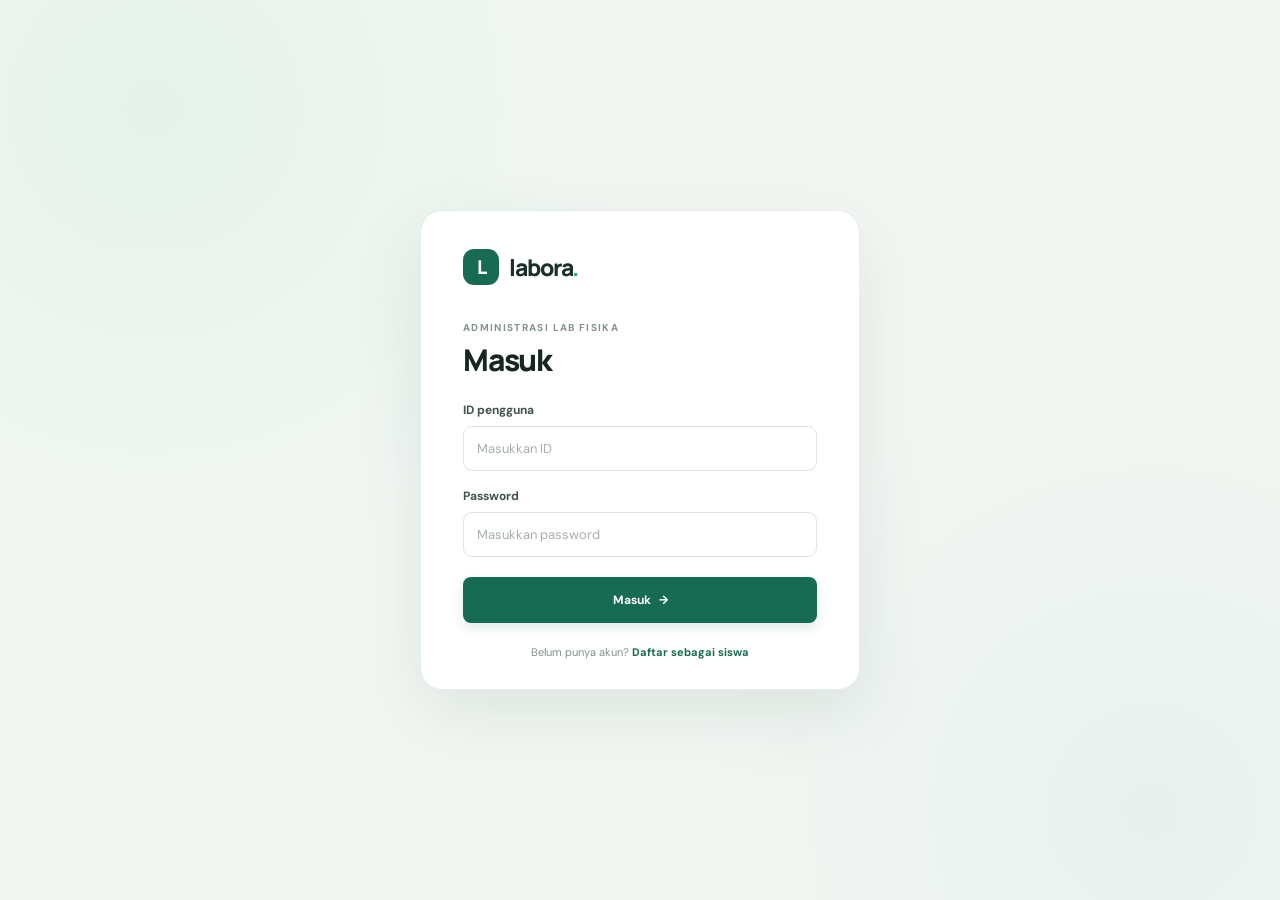
==== laboran.html @ eced9651 "Add files via upload" ====
<!doctype html>
<html lang="id">
<head>
  <meta charset="UTF-8">
  <meta name="viewport" content="width=device-width, initial-scale=1">
  <meta name="theme-color" content="#f3f7f4">
  <meta name="description" content="Dashboard Labora untuk guru dan laboran.">
  <title>Labora — Dashboard Guru / Laboran</title>
  <link rel="preconnect" href="https://fonts.googleapis.com">
  <link rel="preconnect" href="https://fonts.gstatic.com" crossorigin>
  <link href="https://fonts.googleapis.com/css2?family=DM+Sans:wght@400;500;600;700&family=Manrope:wght@500;600;700;800&display=swap" rel="stylesheet">
  <link rel="stylesheet" href="css/style.css?v=20261103d">
  <script src="js/diagnostic.js?v=20261103d" defer></script>
  <script src="js/config.js?v=20261103d" defer></script>
  <script src="js/storage.js?v=20261103d" defer></script>
  <script src="js/script.js?v=20261103d" defer></script>
</head>
<body data-role="laboran">
  <div id="app-view" class="app-shell">
    <aside class="sidebar">
      <a class="brand sidebar-brand" href="laboran.html" aria-label="Labora">
        <span class="brand-mark" aria-hidden="true">L</span>
        <span>labora<span class="brand-dot">.</span></span>
      </a>
      <div class="side-label">MENU</div>
      <nav id="sidebar-nav" class="side-nav" aria-label="Navigasi utama"></nav>
      <div class="sidebar-account">
        <div id="sidebar-avatar" class="avatar" aria-hidden="true">L</div>
        <div class="sidebar-account-copy">
          <strong id="sidebar-name">Pengguna</strong>
          <span id="sidebar-role">Guru / Laboran</span>
        </div>
      </div>
    </aside>
    <section class="main-area">
      <header class="topbar">
        <div class="breadcrumb"><a href="laboran.html">Labora</a><span aria-hidden="true">/</span><strong id="breadcrumb-current">Dashboard</strong></div>
        <div class="topbar-meta"><span id="sync-indicator" class="sync-indicator">Menyiapkan sesi…</span><span class="online-dot" aria-hidden="true"></span><span id="topbar-role">Guru / Laboran</span><a id="logout-button" class="logout-button" href="index.html?logout=1" aria-label="Keluar dari akun">Keluar <span aria-hidden="true">↗</span></a></div>
      </header>
      <main id="page-content" class="page-content" tabindex="-1"><p class="loading-state">Memuat dashboard laboran… Jika tetap tampil, periksa file di folder js.</p></main>
    </section>
  </div>
  <div id="toast" class="toast" role="status" aria-live="polite"></div>
</body>
</html>
---- css/style.css ----
:root {
  color-scheme: light;
  --ink: #172720;
  --muted: #75847d;
  --line: #e4ebe6;
  --surface: #ffffff;
  --canvas: #f4f7f5;
  --green: #176b53;
  --green-dark: #105540;
  --green-soft: #eaf4ee;
  --blue: #5086b2;
  --amber: #c28a37;
  --red: #c45b55;
  --shadow: 0 12px 36px rgba(30, 57, 44, .055);
  font-family: "DM Sans", Inter, -apple-system, BlinkMacSystemFont, "Segoe UI", sans-serif;
  color: var(--ink);
  background: var(--canvas);
  font-synthesis: none;
  text-rendering: optimizeLegibility;
}
* { box-sizing: border-box; }
body { min-width: 320px; min-height: 100vh; margin: 0; background: var(--canvas); }
button, input, select { font: inherit; }
button { cursor: pointer; }
button:disabled { cursor: not-allowed; opacity: .48; transform: none !important; }
a { color: inherit; text-decoration: none; }
[hidden] { display: none !important; }
:focus-visible { outline: 3px solid #75bc98; outline-offset: 2px; }
.brand { display: inline-flex; align-items: center; gap: 10px; font: 800 23px Manrope, sans-serif; letter-spacing: -1.1px; color: #1b3027; }
.brand img { width: 36px; height: 36px; }
.brand-mark { display: grid; width: 36px; height: 36px; flex: 0 0 auto; place-items: center; border-radius: 11px; color: #fff; background: var(--green); font: 800 19px Manrope, sans-serif; letter-spacing: -1px; }
.brand-dot { color: #37a87a; }

.sync-indicator { color: #75847d; font-size: 9px; }
.sync-indicator[data-state="online"] { color: #34845a; }
.sync-indicator[data-state="demo"] { color: #a77525; }
.sync-indicator[data-state="offline"] { color: #bb6257; }
.account-grid { display: grid; grid-template-columns: repeat(2, minmax(0, 1fr)); gap: 15px; }
.account-form { display: grid; grid-template-columns: repeat(2, minmax(0, 1fr)); gap: 13px; align-items: end; }
.account-form .form-actions { grid-column: 1 / -1; justify-content: flex-start; }
.field input[type="file"] { min-height: 40px; padding: 8px; font-size: 10px; }
.field-help { color: #96a39b; font-size: 9px; line-height: 1.45; }
.photo-field { grid-column: span 2; }
.photo-preview { display: block; width: 112px; height: 82px; border: 1px solid var(--line); border-radius: 9px; object-fit: cover; }
.equipment-photo, .photo-placeholder { display: grid; width: 48px; height: 48px; flex: 0 0 auto; place-items: center; border-radius: 10px; object-fit: cover; }
.photo-placeholder { color: var(--green); background: #eaf4ee; font-size: 20px; }
.inventory-thumb { width: 46px; height: 42px; border-radius: 7px; object-fit: cover; }
@media (max-width: 760px) {
  .account-grid { grid-template-columns: 1fr; gap: 0; }
}
@media (max-width: 440px) {
  .account-form { grid-template-columns: 1fr; }
  .account-form .form-actions, .photo-field { grid-column: 1; }
  .topbar-meta { gap: 6px; }
  .sync-indicator { font-size: 8px; }
}
.auth-stage { display: grid; min-height: 100svh; place-items: center; padding: 24px; background: radial-gradient(circle at 12% 12%, #e5f2e9 0, transparent 34%), radial-gradient(circle at 90% 90%, #e8f0ed 0, transparent 32%), #f3f7f4; }
.auth-card { width: min(100%, 440px); padding: 38px 42px 30px; border: 1px solid #e7ede9; border-radius: 22px; background: #fff; box-shadow: 0 24px 70px rgba(33, 66, 48, .1); }
.auth-brand { margin-bottom: 36px; }
.auth-heading { margin-bottom: 25px; }
.eyebrow { display: block; color: #83918a; font-size: 10px; font-weight: 700; letter-spacing: 1.35px; }
.auth-heading h1 { margin: 9px 0 0; font: 800 30px/1.15 Manrope, sans-serif; letter-spacing: -1.2px; }
.auth-form { display: grid; gap: 17px; }
.field { display: grid; gap: 8px; }
.field label { color: #42534a; font-size: 12px; font-weight: 700; }
.field input, .field select { width: 100%; min-height: 45px; border: 1px solid #dce5df; border-radius: 9px; outline: none; padding: 11px 13px; color: var(--ink); background: #fff; font-size: 13px; transition: border .18s, box-shadow .18s; }
.field input:focus, .field select:focus, .search-box input:focus, .filter-select:focus { border-color: #55a07e; box-shadow: 0 0 0 3px #e3f1e9; }
.field input:disabled { color: #78867f; background: #f5f8f6; }
.field input::placeholder { color: #a5b0aa; }
.button { display: inline-flex; align-items: center; justify-content: center; gap: 8px; min-height: 38px; padding: 10px 14px; border: 0; border-radius: 8px; font-size: 12px; font-weight: 700; transition: transform .16s ease, background .16s ease, box-shadow .16s ease; }
.button:hover { transform: translateY(-1px); }
.button-primary { color: #fff; background: var(--green); box-shadow: 0 5px 12px #176b5323; }
.button-primary:hover { background: var(--green-dark); }
.button-wide { width: 100%; min-height: 46px; margin-top: 3px; }
.button-ghost { color: var(--green); background: #eef5f0; }
.button-ghost:hover { background: #e2eee6; }
.button-success { color: #27774e; background: #e7f4eb; }
.button-success:hover { background: #d9ecdf; }
.button-danger { color: #b44d49; background: #fff0ee; }
.button-danger:hover { background: #ffe4e1; }
.button-sm { min-height: 31px; padding: 7px 10px; font-size: 10px; }
.form-error { margin: -5px 0 0; color: #bd4d49; font-size: 11px; line-height: 1.5; }
.auth-switch { margin: 22px 0 0; color: #819087; text-align: center; font-size: 11px; }
.text-button { border: 0; padding: 0; color: var(--green); background: transparent; font-size: inherit; font-weight: 700; }
.text-button:hover { text-decoration: underline; }
#register-panel .auth-form { gap: 12px; }
#register-panel .auth-brand { margin-bottom: 29px; }

.app-shell { min-height: 100vh; }
.sidebar { position: fixed; z-index: 3; inset: 0 auto 0 0; display: flex; width: 248px; flex-direction: column; padding: 25px 16px 17px; border-right: 1px solid var(--line); background: #fff; }
.sidebar-brand { padding: 0 9px 43px; }
.side-label { padding: 0 12px 12px; color: #9aa69f; font-size: 9px; font-weight: 700; letter-spacing: 1.1px; }
.side-nav { display: grid; gap: 5px; }
.nav-link { display: flex; align-items: center; gap: 11px; min-height: 42px; padding: 10px 12px; border-radius: 9px; color: #718078; font-size: 12px; font-weight: 600; transition: color .15s, background .15s; }
.nav-link:hover { color: var(--green); background: #f6f9f7; }
.nav-link.active { color: var(--green); background: var(--green-soft); }
.nav-icon { display: grid; width: 18px; place-items: center; font-size: 16px; }
.nav-count { display: grid; min-width: 19px; height: 19px; margin-left: auto; place-items: center; border-radius: 12px; color: #986d2c; background: #fff0d9; font-size: 9px; font-weight: 800; }
.sidebar-account { display: flex; align-items: center; gap: 10px; margin-top: auto; padding: 14px 5px 0; border-top: 1px solid var(--line); }
.avatar, .profile-avatar { display: grid; flex: 0 0 auto; place-items: center; border-radius: 50%; color: #176b53; background: #e8f3ed; font-weight: 800; }
.avatar { width: 34px; height: 34px; font-size: 11px; }
.sidebar-account-copy { display: grid; min-width: 0; gap: 3px; }
.sidebar-account-copy strong { overflow: hidden; color: #34443b; font-size: 10px; text-overflow: ellipsis; white-space: nowrap; }
.sidebar-account-copy span { color: #96a29b; font-size: 9px; }
.logout-button { display: inline-flex; min-width: 70px; height: 32px; align-items: center; justify-content: center; gap: 6px; margin-left: 4px; padding: 0 10px; border: 1px solid var(--line); border-radius: 8px; color: #607068; background: #fff; font-size: 10px; font-weight: 700; }
.logout-button:hover { border-color: #d4e3d9; color: var(--green); }
.loading-state { margin: 0; padding: 30px 2px; color: #75847d; font-size: 12px; }
.main-area { min-height: 100vh; margin-left: 248px; }
.topbar { position: sticky; z-index: 2; top: 0; display: flex; height: 64px; align-items: center; justify-content: space-between; padding: 0 36px; border-bottom: 1px solid #e8eeea; background: rgba(255,255,255,.94); backdrop-filter: blur(12px); }
.breadcrumb { display: flex; align-items: center; gap: 11px; color: #a0aaa4; font-size: 11px; }
.breadcrumb strong { color: #44544b; font-weight: 700; }
.topbar-meta { display: flex; align-items: center; gap: 8px; color: #617068; font-size: 11px; font-weight: 600; }
.online-dot { width: 7px; height: 7px; border-radius: 50%; background: #56b181; box-shadow: 0 0 0 3px #e8f5ed; }
.page-content { width: min(100%, 1380px); margin: 0 auto; padding: 33px 36px 62px; }
.page-heading { display: flex; align-items: flex-end; justify-content: space-between; gap: 18px; margin-bottom: 24px; }
.page-heading h1 { margin: 6px 0 6px; font: 800 26px/1.2 Manrope, sans-serif; letter-spacing: -.9px; }
.page-heading p { margin: 0; color: var(--muted); font-size: 12px; line-height: 1.6; }
.date-label { padding-bottom: 4px; color: #849189; font-size: 10px; white-space: nowrap; }
.stats-grid { display: grid; grid-template-columns: repeat(4, minmax(0, 1fr)); gap: 13px; margin-bottom: 23px; }
.stat-card { min-height: 126px; padding: 16px 17px; border: 1px solid var(--line); border-radius: 12px; background: #fff; box-shadow: var(--shadow); }
.stat-card-top { display: flex; align-items: center; justify-content: space-between; gap: 8px; color: #76847c; font-size: 10px; font-weight: 600; }
.stat-icon { display: grid; width: 29px; height: 29px; flex: 0 0 auto; place-items: center; border-radius: 9px; color: #176b53; background: #eaf4ee; font-size: 15px; }
.stat-icon.blue { color: #4f82aa; background: #eaf2f9; }
.stat-icon.amber { color: #ae7a2c; background: #fff3df; }
.stat-icon.violet { color: #7864a8; background: #f0ecf8; }
.stat-value { display: block; margin-top: 12px; color: #1e3027; font: 800 26px Manrope, sans-serif; letter-spacing: -1px; }
.stat-note { display: block; margin-top: 4px; color: #a0aaa4; font-size: 9px; }
.stat-card-action { width: 100%; border: 1px solid var(--line); text-align: left; cursor: pointer; transition: transform .15s, border .15s; }
.stat-card-action:hover { transform: translateY(-2px); border-color: #b8d5c3; }
.stat-action-text { display: block; margin-top: 11px; color: #176b53; font: 700 14px Manrope, sans-serif; }

.panel { overflow: hidden; margin-bottom: 18px; border: 1px solid var(--line); border-radius: 12px; background: #fff; box-shadow: var(--shadow); }
.panel-heading { display: flex; min-height: 63px; align-items: center; justify-content: space-between; gap: 14px; padding: 14px 18px; border-bottom: 1px solid #edf1ee; }
.panel-heading h2 { margin: 0; color: #304239; font: 700 13px Manrope, sans-serif; }
.panel-heading p { margin: 4px 0 0; color: #97a39b; font-size: 10px; }
.panel-body { padding: 18px; }
.table-wrap { overflow-x: auto; }
table { width: 100%; border-collapse: collapse; text-align: left; }
th { padding: 11px 14px; color: #89968e; background: #f8faf8; font-size: 9px; font-weight: 700; letter-spacing: .35px; white-space: nowrap; }
td { padding: 12px 14px; border-top: 1px solid #eff2f0; color: #56645c; font-size: 10px; line-height: 1.55; vertical-align: middle; }
tbody tr:hover { background: #fcfdfc; }
.item-name { color: #33463b; font-weight: 700; }
.item-sub { display: block; margin-top: 3px; color: #98a49d; font-size: 9px; }
.muted { color: #9aa59f; }
.action-group { display: flex; align-items: center; gap: 5px; white-space: nowrap; }
.badge { display: inline-flex; align-items: center; padding: 5px 8px; border-radius: 20px; font-size: 9px; font-weight: 700; line-height: 1; white-space: nowrap; }
.badge-pending { color: #a47328; background: #fff2dc; }
.badge-active { color: #397ba8; background: #e8f2fa; }
.badge-rejected { color: #b7504b; background: #fff0ee; }
.badge-returned { color: #368158; background: #e9f5ed; }
.badge-neutral { color: #79867e; background: #f0f3f1; }
.table-empty { padding: 34px 16px !important; color: #516259; text-align: center; }
.table-empty strong, .table-empty span { display: block; }
.table-empty strong { font-size: 11px; }
.table-empty span { margin-top: 4px; color: #9ba69f; font-size: 10px; }
.search-box { position: relative; display: flex; width: min(230px, 42vw); align-items: center; }
.search-box > span { position: absolute; left: 10px; color: #9ba7a0; font-size: 14px; }
.search-box input { width: 100%; min-height: 34px; padding: 8px 10px 8px 29px; border: 1px solid #e0e7e2; border-radius: 8px; outline: none; color: var(--ink); font-size: 10px; }
.filter-select { min-height: 34px; padding: 7px 10px; border: 1px solid #e0e7e2; border-radius: 8px; outline: none; color: #607068; background: #fff; font-size: 10px; }

.inventory-form { display: grid; grid-template-columns: 1.35fr 1fr .75fr 1fr; gap: 13px; align-items: end; }
.inventory-form .field input, .inventory-form .field select { min-height: 40px; font-size: 11px; }
.inventory-note { grid-column: span 2; }
.optional { color: #a1aca5; font-size: 9px; font-weight: 500; }
.form-actions { display: flex; align-items: center; gap: 7px; }
.inventory-form .form-actions { grid-column: span 2; justify-content: flex-end; }

.borrow-layout { display: grid; grid-template-columns: minmax(0, 1fr) 270px; align-items: start; gap: 16px; }
.borrow-main { min-width: 0; }
.compact-stats { grid-template-columns: repeat(2, minmax(0, 1fr)); max-width: 490px; }
.compact-stats .stat-card { min-height: 102px; }
.compact-stats .stat-value { margin-top: 8px; font-size: 23px; }
.catalog-grid { display: grid; grid-template-columns: repeat(3, minmax(0, 1fr)); gap: 11px; padding: 15px; }
.equipment-card { min-width: 0; padding: 14px; border: 1px solid #e7ede9; border-radius: 10px; background: #fff; transition: border .18s, transform .18s, box-shadow .18s; }
.equipment-card:hover { transform: translateY(-2px); border-color: #c2daca; box-shadow: 0 8px 20px #1b4d3310; }
.equipment-card.unavailable { background: #fafbfa; }
.equipment-top { display: flex; align-items: flex-start; justify-content: space-between; gap: 5px; }
.equipment-icon { display: grid; width: 34px; height: 34px; place-items: center; border-radius: 10px; color: #176b53; background: #eaf4ee; font-size: 17px; }
.equipment-category { display: block; margin-top: 12px; color: #91a097; font-size: 9px; }
.equipment-card h3 { min-height: 19px; margin: 5px 0 4px; color: #34473c; font: 700 12px Manrope, sans-serif; }
.equipment-card p { overflow: hidden; min-height: 15px; margin: 0; color: #87948c; font-size: 9px; text-overflow: ellipsis; white-space: nowrap; }
.equipment-bottom { display: flex; min-height: 37px; align-items: center; justify-content: space-between; gap: 4px; margin-top: 12px; padding-top: 9px; border-top: 1px solid #edf1ee; }
.stock-copy { color: #87948c; font-size: 9px; line-height: 1.4; }
.unavailable-copy { color: #929c96; font-size: 8px; font-weight: 700; text-align: right; }
.quantity-control { display: flex; align-items: center; gap: 6px; }
.quantity-control button { display: grid; width: 24px; height: 24px; place-items: center; border: 1px solid #dce7e0; border-radius: 7px; color: var(--green); background: #fff; font-size: 14px; }
.quantity-control button:hover:not(:disabled) { border-color: #9cc7ad; background: #f4faf6; }
.quantity-control span { min-width: 13px; color: #33483c; text-align: center; font-size: 10px; font-weight: 700; }
.cart-panel { position: sticky; top: 80px; }
.cart-panel .panel-body { padding: 14px 16px 17px; }
.empty-cart { display: grid; min-height: 100px; place-items: center; align-content: center; color: #a0aca4; text-align: center; }
.empty-cart > span { display: grid; width: 30px; height: 30px; place-items: center; border-radius: 9px; color: #438766; background: #edf5f0; font-size: 18px; }
.empty-cart p { max-width: 170px; margin: 9px 0 0; font-size: 10px; line-height: 1.5; }
.summary-row { display: flex; justify-content: space-between; gap: 10px; padding: 9px 0; border-bottom: 1px solid #eff2f0; color: #7a8880; font-size: 10px; }
.summary-row strong { max-width: 135px; color: #3d5145; text-align: right; font-weight: 700; }
.summary-total { color: #42564a; font-weight: 700; }
.summary-date { font-size: 9px; }
.helper-copy { margin: 12px 0 0; color: #99a49d; font-size: 9px; line-height: 1.55; }
.date-form { display: grid; grid-template-columns: 1fr 1fr auto; gap: 11px; align-items: end; }
.date-form .field input { min-height: 40px; }
.date-form > .button { min-height: 40px; }
.empty-state { grid-column: 1 / -1; padding: 25px; color: #8a978f; text-align: center; font-size: 11px; }

.profile-layout { display: grid; grid-template-columns: 245px minmax(0, 1fr); align-items: start; gap: 16px; }
.profile-card { display: flex; min-height: 220px; flex-direction: column; align-items: center; justify-content: center; padding: 25px; border: 1px solid var(--line); border-radius: 12px; background: #fff; box-shadow: var(--shadow); }
.profile-avatar { width: 65px; height: 65px; margin-bottom: 17px; font: 800 20px Manrope, sans-serif; }
.profile-card .eyebrow { font-size: 9px; }
.profile-card h2 { margin: 7px 0 4px; color: #2d4035; font: 700 15px Manrope, sans-serif; text-align: center; }
.profile-card p { margin: 0; color: #8b9890; font-size: 10px; }
.profile-form { display: grid; max-width: 520px; grid-template-columns: 1fr 1fr; gap: 15px; }
.profile-form .button { grid-column: 1 / -1; justify-self: start; }
.profile-form .field:first-child { grid-column: 1 / -1; }

.toast { position: fixed; z-index: 6; right: 23px; bottom: 22px; max-width: min(380px, calc(100vw - 32px)); padding: 12px 16px; border: 1px solid #285c48; border-radius: 10px; color: #fff; background: #173f32; box-shadow: 0 12px 30px #183f3430; font-size: 11px; opacity: 0; pointer-events: none; transform: translateY(9px); transition: opacity .2s, transform .2s; }
.toast.visible { opacity: 1; transform: translateY(0); }

@media (max-width: 1120px) {
  .sidebar { width: 215px; }
  .main-area { margin-left: 215px; }
  .page-content { padding-right: 25px; padding-left: 25px; }
  .topbar { padding-right: 25px; padding-left: 25px; }
  .stats-grid { gap: 10px; }
  .stat-card { padding: 14px; }
  .borrow-layout { grid-template-columns: minmax(0, 1fr) 245px; gap: 12px; }
  .catalog-grid { grid-template-columns: repeat(2, minmax(0, 1fr)); }
  .inventory-form { grid-template-columns: repeat(2, minmax(0, 1fr)); }
  .inventory-note, .inventory-form .form-actions { grid-column: auto; }
}
@media (max-width: 760px) {
  .auth-card { padding: 31px 26px 26px; }
  .sidebar { position: sticky; inset: 0 0 auto; display: block; width: 100%; padding: 11px 14px 8px; border-right: 0; border-bottom: 1px solid var(--line); }
  .sidebar-brand { padding: 0; font-size: 19px; }
  .sidebar-brand img { width: 30px; height: 30px; }
  .sidebar-brand .brand-mark { width: 30px; height: 30px; font-size: 16px; }
  .side-label, .sidebar-account { display: none; }
  .side-nav { display: flex; overflow-x: auto; gap: 4px; margin-top: 9px; scrollbar-width: thin; }
  .nav-link { min-height: 34px; flex: 0 0 auto; gap: 7px; padding: 7px 10px; font-size: 10px; }
  .nav-icon { font-size: 13px; }
  .nav-count { min-width: 16px; height: 16px; font-size: 8px; }
  .main-area { margin-left: 0; }
  .topbar { height: 51px; padding: 0 16px; }
  .page-content { padding: 23px 15px 42px; }
  .page-heading { align-items: flex-start; margin-bottom: 18px; }
  .page-heading h1 { font-size: 22px; }
  .date-label { display: none; }
  .stats-grid { grid-template-columns: repeat(2, minmax(0, 1fr)); gap: 9px; margin-bottom: 17px; }
  .stat-card { min-height: 110px; padding: 13px; }
  .stat-value { font-size: 23px; }
  .stat-card-top { font-size: 9px; }
  .panel-heading { min-height: 57px; padding: 12px 13px; }
  .panel-heading h2 { font-size: 12px; }
  .panel-body { padding: 14px; }
  .catalog-grid { gap: 8px; padding: 11px; }
  .equipment-card { padding: 11px; }
  .equipment-card h3 { font-size: 11px; }
  .borrow-layout { grid-template-columns: 1fr; }
  .cart-panel { position: static; grid-row: 1; }
  .date-form { grid-template-columns: 1fr 1fr; }
  .date-form > .button { grid-column: 1 / -1; }
  .profile-layout { grid-template-columns: 1fr; }
  .profile-card { min-height: 180px; }
  .inventory-form { gap: 11px; }
  .search-box { width: min(175px, 42vw); }
  th { padding-right: 11px; padding-left: 11px; }
  td { padding: 10px 11px; }
}
@media (max-width: 440px) {
  .auth-stage { padding: 15px; }
  .auth-card { padding: 27px 21px 23px; border-radius: 18px; }
  .auth-brand { margin-bottom: 30px; }
  .auth-heading h1 { font-size: 27px; }
  .topbar-meta { font-size: 10px; }
  #topbar-role { display: none; }
  .logout-button { min-width: 58px; height: 29px; padding: 0 7px; font-size: 9px; }
  .breadcrumb { gap: 8px; font-size: 10px; }
  .page-content { padding-right: 12px; padding-left: 12px; }
  .page-heading h1 { font-size: 20px; }
  .page-heading p { max-width: 290px; font-size: 11px; }
  .stats-grid.student-stats { grid-template-columns: 1fr 1fr; }
  .compact-stats { max-width: none; }
  .compact-stats .stat-card { min-height: 94px; }
  .catalog-grid { grid-template-columns: 1fr 1fr; }
  .equipment-top { align-items: center; flex-wrap: wrap; }
  .equipment-top .badge { font-size: 8px; }
  .equipment-bottom { align-items: flex-start; flex-direction: column; }
  .inventory-form, .profile-form { grid-template-columns: 1fr; }
  .inventory-form .field, .inventory-note, .inventory-form .form-actions, .profile-form .field:first-child, .profile-form .button { grid-column: 1; }
  .inventory-form .form-actions { justify-content: flex-start; }
  .panel-heading { align-items: flex-start; }
  .panel-heading > .search-box, .panel-heading > .filter-select { margin-top: 2px; }
  .button-sm { min-height: 29px; padding: 6px 8px; font-size: 9px; }
  .action-group { flex-direction: column; align-items: stretch; }
}
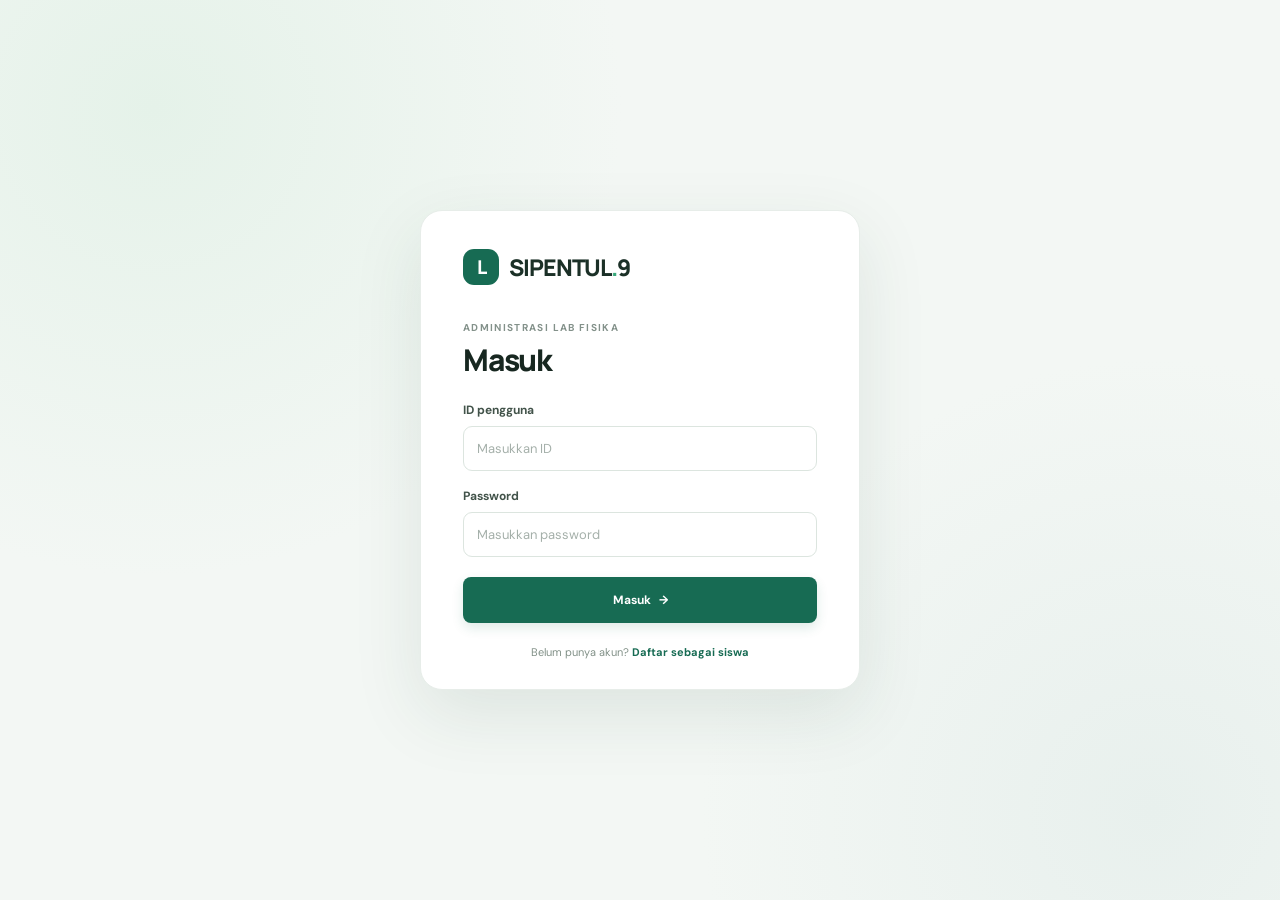
==== commit 73faef28: "Add files via upload" ====
--- a/laboran.html
+++ b/laboran.html
@@ -5,22 +5,23 @@
   <meta name="viewport" content="width=device-width, initial-scale=1">
   <meta name="theme-color" content="#f3f7f4">
   <meta name="description" content="Dashboard Labora untuk guru dan laboran.">
-  <title>Labora — Dashboard Guru / Laboran</title>
+  <title>SIPENTUL.9 — Dashboard Guru / Laboran</title>
   <link rel="preconnect" href="https://fonts.googleapis.com">
   <link rel="preconnect" href="https://fonts.gstatic.com" crossorigin>
   <link href="https://fonts.googleapis.com/css2?family=DM+Sans:wght@400;500;600;700&family=Manrope:wght@500;600;700;800&display=swap" rel="stylesheet">
-  <link rel="stylesheet" href="css/style.css?v=20261103d">
+  <link rel="stylesheet" href="css/style.css?v=20261103h">
   <script src="js/diagnostic.js?v=20261103d" defer></script>
   <script src="js/config.js?v=20261103d" defer></script>
   <script src="js/storage.js?v=20261103d" defer></script>
-  <script src="js/script.js?v=20261103d" defer></script>
+  <script src="js/script.js?v=20261103g" defer></script>
 </head>
 <body data-role="laboran">
   <div id="app-view" class="app-shell">
+    <button id="sidebar-backdrop" class="sidebar-backdrop" type="button" aria-label="Tutup menu" tabindex="-1" hidden></button>
     <aside class="sidebar">
       <a class="brand sidebar-brand" href="laboran.html" aria-label="Labora">
         <span class="brand-mark" aria-hidden="true">L</span>
-        <span>labora<span class="brand-dot">.</span></span>
+        <span>SIPENTUL<span class="brand-dot">.</span>9</span>
       </a>
       <div class="side-label">MENU</div>
       <nav id="sidebar-nav" class="side-nav" aria-label="Navigasi utama"></nav>
@@ -34,10 +35,11 @@
     </aside>
     <section class="main-area">
       <header class="topbar">
-        <div class="breadcrumb"><a href="laboran.html">Labora</a><span aria-hidden="true">/</span><strong id="breadcrumb-current">Dashboard</strong></div>
+        <button id="menu-toggle" class="menu-toggle" type="button" aria-label="Buka menu" aria-controls="sidebar-nav" aria-expanded="false"><span></span><span></span><span></span></button>
+        <div class="breadcrumb"><a href="laboran.html">SIPENTUL.9</a><span aria-hidden="true">/</span><strong id="breadcrumb-current">Dashboard</strong></div>
         <div class="topbar-meta"><span id="sync-indicator" class="sync-indicator">Menyiapkan sesi…</span><span class="online-dot" aria-hidden="true"></span><span id="topbar-role">Guru / Laboran</span><a id="logout-button" class="logout-button" href="index.html?logout=1" aria-label="Keluar dari akun">Keluar <span aria-hidden="true">↗</span></a></div>
       </header>
-      <main id="page-content" class="page-content" tabindex="-1"><p class="loading-state">Memuat dashboard laboran… Jika tetap tampil, periksa file di folder js.</p></main>
+      <main id="page-content" class="page-content" tabindex="-1"><p class="loading-state">Memuat dashboard laboran…</p></main>
     </section>
   </div>
   <div id="toast" class="toast" role="status" aria-live="polite"></div>
--- a/css/style.css
+++ b/css/style.css
@@ -45,7 +45,7 @@
 .equipment-photo, .photo-placeholder { display: grid; width: 48px; height: 48px; flex: 0 0 auto; place-items: center; border-radius: 10px; object-fit: cover; }
 .photo-placeholder { color: var(--green); background: #eaf4ee; font-size: 20px; }
 .inventory-thumb { width: 46px; height: 42px; border-radius: 7px; object-fit: cover; }
-@media (max-width: 760px) {
+@media (max-width: 900px) {
   .account-grid { grid-template-columns: 1fr; gap: 0; }
 }
 @media (max-width: 440px) {
@@ -107,6 +107,8 @@
 .loading-state { margin: 0; padding: 30px 2px; color: #75847d; font-size: 12px; }
 .main-area { min-height: 100vh; margin-left: 248px; }
 .topbar { position: sticky; z-index: 2; top: 0; display: flex; height: 64px; align-items: center; justify-content: space-between; padding: 0 36px; border-bottom: 1px solid #e8eeea; background: rgba(255,255,255,.94); backdrop-filter: blur(12px); }
+.menu-toggle { display: none; }
+.sidebar-backdrop { display: none; }
 .breadcrumb { display: flex; align-items: center; gap: 11px; color: #a0aaa4; font-size: 11px; }
 .breadcrumb strong { color: #44544b; font-weight: 700; }
 .topbar-meta { display: flex; align-items: center; gap: 8px; color: #617068; font-size: 11px; font-weight: 600; }
@@ -226,19 +228,31 @@
   .inventory-form { grid-template-columns: repeat(2, minmax(0, 1fr)); }
   .inventory-note, .inventory-form .form-actions { grid-column: auto; }
 }
-@media (max-width: 760px) {
+@media (max-width: 900px) {
+  html, body { overflow-x: hidden; }
   .auth-card { padding: 31px 26px 26px; }
-  .sidebar { position: sticky; inset: 0 0 auto; display: block; width: 100%; padding: 11px 14px 8px; border-right: 0; border-bottom: 1px solid var(--line); }
-  .sidebar-brand { padding: 0; font-size: 19px; }
+  .sidebar { position: fixed; z-index: 8; inset: 0 auto 0 0; display: flex; width: min(82vw, 300px); height: 100vh; height: 100dvh; flex-direction: column; padding: 22px 16px 16px; border-right: 1px solid var(--line); border-bottom: 0; box-shadow: 16px 0 40px rgba(20, 44, 33, .13); transform: translateX(-105%); transition: transform .22s ease; }
+  .sidebar-brand { padding: 0 7px 34px; font-size: 19px; }
   .sidebar-brand img { width: 30px; height: 30px; }
   .sidebar-brand .brand-mark { width: 30px; height: 30px; font-size: 16px; }
-  .side-label, .sidebar-account { display: none; }
-  .side-nav { display: flex; overflow-x: auto; gap: 4px; margin-top: 9px; scrollbar-width: thin; }
-  .nav-link { min-height: 34px; flex: 0 0 auto; gap: 7px; padding: 7px 10px; font-size: 10px; }
-  .nav-icon { font-size: 13px; }
-  .nav-count { min-width: 16px; height: 16px; font-size: 8px; }
+  .side-label { display: block; padding-bottom: 12px; }
+  .side-nav { display: grid; gap: 5px; margin-top: 0; }
+  .nav-link { min-height: 46px; flex: initial; gap: 11px; padding: 11px 12px; font-size: 12px; }
+  .nav-icon { font-size: 16px; }
+  .nav-count { min-width: 19px; height: 19px; font-size: 9px; }
+  .sidebar-account { display: flex; margin-top: auto; }
+  .sidebar-backdrop:not([hidden]) { position: fixed; z-index: 7; inset: 0; display: block; width: 100%; height: 100%; border: 0; background: rgba(17, 32, 25, .42); }
+  body.sidebar-open { overflow: hidden; }
+  body.sidebar-open .sidebar { transform: translateX(0); }
+  .menu-toggle { display: inline-flex; width: 38px; height: 38px; flex: 0 0 auto; flex-direction: column; align-items: center; justify-content: center; gap: 4px; margin-right: 10px; padding: 0; border: 1px solid var(--line); border-radius: 9px; color: var(--green); background: #fff; }
+  .menu-toggle span { display: block; width: 16px; height: 2px; border-radius: 2px; background: currentColor; transition: transform .2s, opacity .2s; }
+  body.sidebar-open .menu-toggle span:first-child { transform: translateY(6px) rotate(45deg); }
+  body.sidebar-open .menu-toggle span:nth-child(2) { opacity: 0; }
+  body.sidebar-open .menu-toggle span:last-child { transform: translateY(-6px) rotate(-45deg); }
   .main-area { margin-left: 0; }
-  .topbar { height: 51px; padding: 0 16px; }
+  .topbar { height: 58px; justify-content: flex-start; gap: 0; padding: 0 14px; }
+  .breadcrumb { min-width: 0; flex: 1 1 auto; }
+  .topbar-meta { flex: 0 0 auto; }
   .page-content { padding: 23px 15px 42px; }
   .page-heading { align-items: flex-start; margin-bottom: 18px; }
   .page-heading h1 { font-size: 22px; }
@@ -270,6 +284,7 @@
   .auth-brand { margin-bottom: 30px; }
   .auth-heading h1 { font-size: 27px; }
   .topbar-meta { font-size: 10px; }
+  .menu-toggle { width: 36px; height: 36px; margin-right: 8px; }
   #topbar-role { display: none; }
   .logout-button { min-width: 58px; height: 29px; padding: 0 7px; font-size: 9px; }
   .breadcrumb { gap: 8px; font-size: 10px; }
@@ -290,4 +305,217 @@
   .panel-heading > .search-box, .panel-heading > .filter-select { margin-top: 2px; }
   .button-sm { min-height: 29px; padding: 6px 8px; font-size: 9px; }
   .action-group { flex-direction: column; align-items: stretch; }
+}
+
+/* Tablet/iPad in landscape and compact laptop widths. */
+@media (min-width: 901px) and (max-width: 1120px) {
+  .sidebar { width: 205px; }
+  .main-area { margin-left: 205px; }
+  .topbar { padding-right: 22px; padding-left: 22px; }
+  .page-content { padding-right: 22px; padding-left: 22px; }
+  .stats-grid { grid-template-columns: repeat(2, minmax(0, 1fr)); }
+  .borrow-layout { grid-template-columns: minmax(0, 1fr) 230px; }
+  .catalog-grid { grid-template-columns: repeat(2, minmax(0, 1fr)); }
+  .inventory-form { grid-template-columns: repeat(2, minmax(0, 1fr)); }
+  .inventory-note, .inventory-form .form-actions { grid-column: auto; }
+  .profile-layout { grid-template-columns: 210px minmax(0, 1fr); }
+}
+
+/* Phone and narrow tablet layouts. */
+@media (max-width: 600px) {
+  .topbar { padding-right: 10px; padding-left: 10px; }
+  .breadcrumb { min-width: 0; overflow: hidden; gap: 6px; white-space: nowrap; }
+  .breadcrumb strong { overflow: hidden; text-overflow: ellipsis; }
+  .topbar-meta { flex: 0 0 auto; }
+  .page-heading { align-items: stretch; flex-direction: column; gap: 12px; }
+  .page-heading > .button { width: 100%; }
+  .panel-heading { flex-wrap: wrap; }
+  .panel-heading > .search-box, .panel-heading > .filter-select { width: 100%; max-width: none; }
+  .inventory-form, .profile-form { grid-template-columns: minmax(0, 1fr); }
+  .inventory-form .field, .inventory-note, .inventory-form .form-actions,
+  .profile-form .field, .profile-form .button { grid-column: 1; }
+  .inventory-form .form-actions { justify-content: flex-start; flex-wrap: wrap; }
+  .account-form { grid-template-columns: minmax(0, 1fr); }
+  .account-form .form-actions { grid-column: 1; }
+  .date-form { grid-template-columns: minmax(0, 1fr); }
+  .date-form > .button { grid-column: 1; width: 100%; }
+  .borrow-layout { grid-template-columns: minmax(0, 1fr); }
+  .cart-panel { grid-row: auto; }
+  .table-wrap { max-width: 100%; }
+  table { min-width: 680px; }
+  .action-group { flex-wrap: wrap; }
+}
+
+/* Small phones. */
+@media (max-width: 380px) {
+  .auth-card { padding-right: 17px; padding-left: 17px; }
+  .topbar { gap: 8px; }
+  .breadcrumb { font-size: 9px; }
+  .sync-indicator { max-width: 66px; overflow: hidden; text-overflow: ellipsis; white-space: nowrap; }
+  .logout-button { min-width: 54px; margin-left: 0; }
+  .page-content { padding-right: 10px; padding-left: 10px; }
+  .stats-grid, .stats-grid.student-stats { grid-template-columns: minmax(0, 1fr); }
+  .catalog-grid { grid-template-columns: minmax(0, 1fr); }
+  .equipment-bottom { align-items: center; flex-direction: row; }
+}
+
+/* Large desktop displays. */
+@media (min-width: 1440px) {
+  .sidebar { width: 268px; padding-right: 20px; padding-left: 20px; }
+  .main-area { margin-left: 268px; }
+  .topbar { padding-right: clamp(36px, 4vw, 72px); padding-left: clamp(36px, 4vw, 72px); }
+  .page-content { width: min(100%, 1540px); padding-right: clamp(36px, 4vw, 72px); padding-left: clamp(36px, 4vw, 72px); }
+  .catalog-grid { grid-template-columns: repeat(4, minmax(0, 1fr)); }
+  .stats-grid { gap: 16px; }
+}
+
+/* Touch-friendly controls on tablets and phones. */
+@media (hover: none) and (pointer: coarse) {
+  .nav-link { min-height: 42px; }
+  .button, .logout-button, .quantity-control button { min-height: 42px; }
+  .quantity-control button { width: 42px; }
+  .field input, .field select { min-height: 46px; }
+}
+
+/* Short phone screens in landscape orientation. */
+@media (max-height: 600px) and (orientation: landscape) {
+  .auth-stage { align-items: start; padding-top: 14px; padding-bottom: 14px; }
+  .auth-card { margin: 8px 0; }
+  .sidebar { padding-top: 14px; padding-bottom: 12px; }
+  .sidebar-brand { padding-bottom: 22px; }
+  .topbar { height: 54px; }
+  .page-content { padding-top: 20px; }
+}
+
+/* Login and registration layouts across tablets and phones. */
+@media (min-width: 601px) and (max-width: 900px) {
+  .auth-stage { padding: 30px; }
+  .auth-card { width: min(100%, 480px); padding: 36px clamp(28px, 6vw, 46px) 32px; }
+}
+
+@media (max-width: 600px) {
+  .auth-stage {
+    display: flex;
+    min-height: 100vh;
+    min-height: 100svh;
+    align-items: center;
+    justify-content: center;
+    overflow-x: hidden;
+    overflow-y: auto;
+    padding: 20px max(14px, env(safe-area-inset-right)) 20px max(14px, env(safe-area-inset-left));
+  }
+  .auth-card {
+    width: 100%;
+    max-width: 440px;
+    min-width: 0;
+    margin: auto;
+    padding: 28px clamp(20px, 6vw, 30px) 24px;
+    border-radius: 18px;
+  }
+  .auth-brand { margin-bottom: 26px; font-size: 21px; }
+  .auth-brand .brand-mark { width: 34px; height: 34px; }
+  .auth-heading { margin-bottom: 21px; }
+  .auth-heading .eyebrow { font-size: 9px; letter-spacing: 1.1px; }
+  .auth-heading h1 { font-size: 27px; }
+  .auth-form { gap: 14px; }
+  .auth-form .field { min-width: 0; }
+  .auth-form .field input { min-height: 48px; font-size: 16px; }
+  .button-wide { min-height: 48px; }
+  .auth-switch { margin-top: 18px; line-height: 1.6; }
+  #register-panel .auth-form { gap: 12px; }
+  #register-panel .auth-brand { margin-bottom: 23px; }
+}
+
+@media (max-width: 380px) {
+  .auth-stage { padding: 14px 12px; }
+  .auth-card { padding: 23px 18px 21px; border-radius: 16px; }
+  .auth-brand { margin-bottom: 22px; }
+  .auth-heading { margin-bottom: 18px; }
+  .auth-heading h1 { font-size: 25px; }
+  .auth-form { gap: 12px; }
+  .auth-switch { font-size: 10px; }
+}
+
+@media (max-width: 900px) and (max-height: 600px) and (orientation: landscape) {
+  .auth-stage { align-items: flex-start; padding-top: max(10px, env(safe-area-inset-top)); padding-bottom: 10px; }
+  .auth-card { margin: 0 auto; padding-top: 22px; padding-bottom: 20px; }
+  .auth-brand { margin-bottom: 17px; }
+  .auth-heading { margin-bottom: 15px; }
+  .auth-heading h1 { font-size: 24px; }
+  .auth-form, #register-panel .auth-form { gap: 10px; }
+  .auth-form .field input { min-height: 42px; }
+  .auth-switch { margin-top: 13px; }
+}
+
+/* Keep every non-desktop page inside the device width and stack wide tables. */
+@media (max-width: 900px) {
+  html, body {
+    width: 100%;
+    max-width: 100%;
+    overflow-x: hidden;
+    overflow-x: clip;
+    overscroll-behavior-x: none;
+  }
+  #auth-view, .auth-stage, .auth-card, .app-shell, #app-view,
+  .main-area, .topbar, .page-content {
+    width: 100%;
+    max-width: 100%;
+    min-width: 0;
+  }
+  .auth-stage, .app-shell, #app-view, .main-area { overflow-x: clip; }
+  .auth-card { overflow-wrap: anywhere; }
+  .page-content { padding-right: clamp(12px, 4vw, 24px); padding-left: clamp(12px, 4vw, 24px); }
+  .page-heading, .page-heading > div, .stats-grid, .stat-card,
+  .panel, .panel-heading, .panel-heading > div, .panel-body,
+  .borrow-layout, .borrow-main, .cart-panel, .profile-layout,
+  .account-grid, .account-form, .inventory-form, .catalog-grid {
+    min-width: 0;
+    max-width: 100%;
+  }
+  .page-heading p, .panel p, .stat-note { overflow-wrap: anywhere; }
+  .table-wrap { width: 100%; max-width: 100%; overflow: visible; }
+  .table-wrap table { display: block; width: 100%; min-width: 0; table-layout: auto; }
+  .table-wrap thead { display: none; }
+  .table-wrap tbody { display: grid; gap: 10px; }
+  .table-wrap tbody tr {
+    display: grid;
+    min-width: 0;
+    padding: 9px 12px;
+    border: 1px solid #e8eeea;
+    border-radius: 10px;
+    background: #fff;
+  }
+  .table-wrap tbody tr:hover { background: #fff; }
+  .table-wrap tbody td {
+    display: grid;
+    min-width: 0;
+    grid-template-columns: minmax(88px, .65fr) minmax(0, 1.35fr);
+    align-items: start;
+    gap: 10px;
+    padding: 8px 0;
+    border: 0;
+    font-size: 11px;
+    overflow-wrap: anywhere;
+  }
+  .table-wrap tbody td::before {
+    content: attr(data-label);
+    color: #89968e;
+    font-size: 9px;
+    font-weight: 700;
+    letter-spacing: .25px;
+    text-transform: uppercase;
+  }
+  .table-wrap tbody td.table-empty {
+    display: block;
+    padding: 17px 10px !important;
+    text-align: center;
+  }
+  .table-wrap tbody td.table-empty::before { content: none; }
+  .table-wrap .action-group { justify-content: flex-start; }
+}
+
+@media (max-width: 380px) {
+  .page-content { padding-right: 10px; padding-left: 10px; }
+  .table-wrap tbody tr { padding-right: 9px; padding-left: 9px; }
+  .table-wrap tbody td { grid-template-columns: minmax(72px, .7fr) minmax(0, 1.3fr); gap: 7px; }
 }
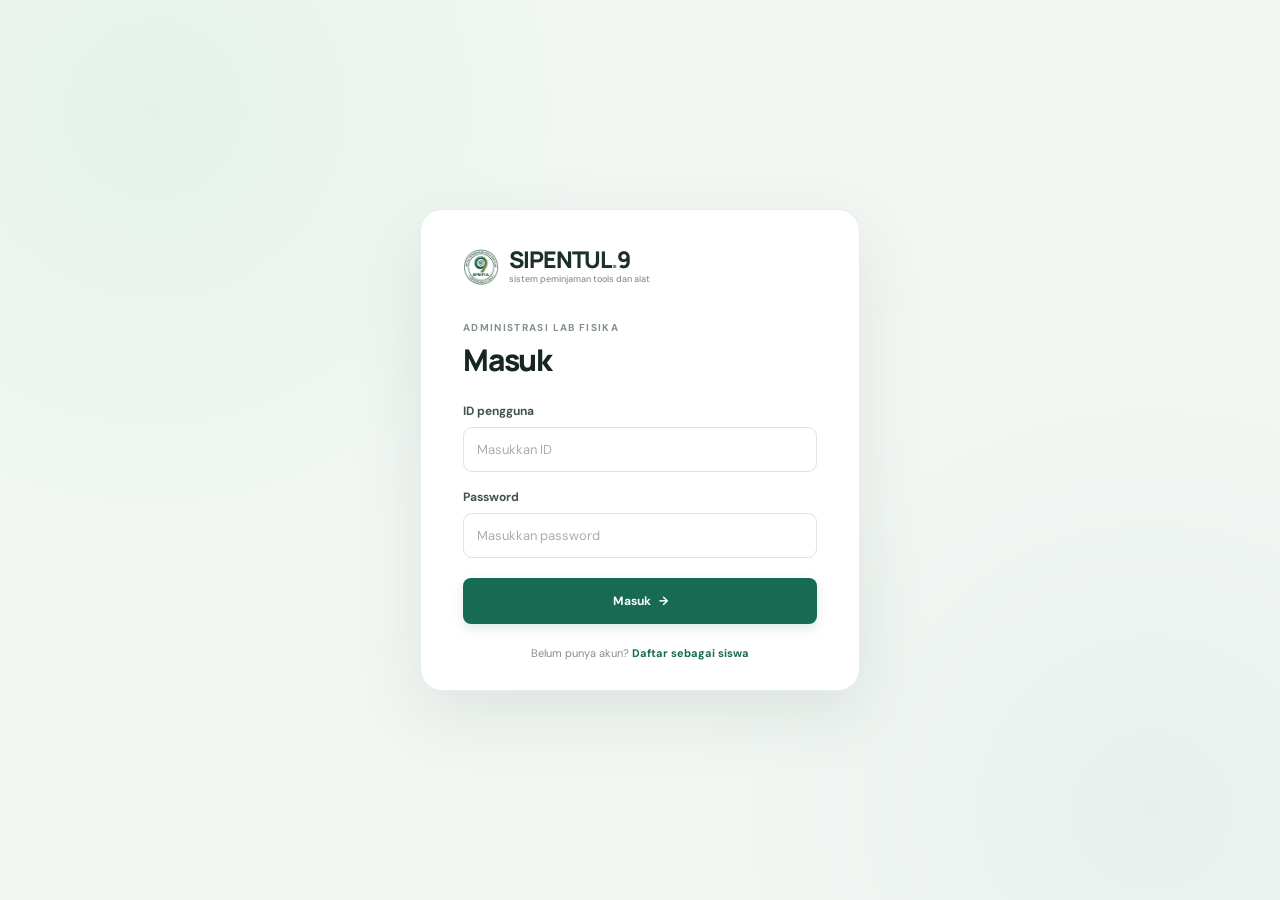
==== commit 990ad8f5: "Add files via upload" ====
--- a/laboran.html
+++ b/laboran.html
@@ -5,43 +5,44 @@
   <meta name="viewport" content="width=device-width, initial-scale=1">
   <meta name="theme-color" content="#f3f7f4">
   <meta name="description" content="Dashboard Labora untuk guru dan laboran.">
-  <title>SIPENTUL.9 — Dashboard Guru / Laboran</title>
+  <title>Labora — Dashboard Guru / Laboran</title>
   <link rel="preconnect" href="https://fonts.googleapis.com">
   <link rel="preconnect" href="https://fonts.gstatic.com" crossorigin>
   <link href="https://fonts.googleapis.com/css2?family=DM+Sans:wght@400;500;600;700&family=Manrope:wght@500;600;700;800&display=swap" rel="stylesheet">
-  <link rel="stylesheet" href="css/style.css?v=20261103h">
+  <link rel="stylesheet" href="css/style.css?v=20261105d">
+  <link rel="icon" href="img/logo-sipentul.png">
   <script src="js/diagnostic.js?v=20261103d" defer></script>
   <script src="js/config.js?v=20261103d" defer></script>
-  <script src="js/storage.js?v=20261103d" defer></script>
-  <script src="js/script.js?v=20261103g" defer></script>
+  <script src="js/storage.js?v=20261105a" defer></script>
+  <script src="js/script.js?v=20261105c" defer></script>
 </head>
 <body data-role="laboran">
   <div id="app-view" class="app-shell">
     <button id="sidebar-backdrop" class="sidebar-backdrop" type="button" aria-label="Tutup menu" tabindex="-1" hidden></button>
     <aside class="sidebar">
       <a class="brand sidebar-brand" href="laboran.html" aria-label="Labora">
-        <span class="brand-mark" aria-hidden="true">L</span>
-        <span>SIPENTUL<span class="brand-dot">.</span>9</span>
+        <img src="img/logo-sipentul.png" alt="logo-sipentul">
+        <span class="brand-copy"><span class="brand-copy-name">SIPENTUL<span class="brand-dot">.</span>9</span><small>sistem peminjaman tools dan alat</small></span>
       </a>
       <div class="side-label">MENU</div>
       <nav id="sidebar-nav" class="side-nav" aria-label="Navigasi utama"></nav>
-      <div class="sidebar-account">
-        <div id="sidebar-avatar" class="avatar" aria-hidden="true">L</div>
-        <div class="sidebar-account-copy">
+      <button id="sidebar-profile-button" class="sidebar-account sidebar-account-button" type="button" data-page="profile" aria-label="Buka profil akun">
+        <span id="sidebar-avatar" class="avatar" aria-hidden="true">L</span>
+        <span class="sidebar-account-copy">
           <strong id="sidebar-name">Pengguna</strong>
           <span id="sidebar-role">Guru / Laboran</span>
-        </div>
-      </div>
+        </span>
+      </button>
     </aside>
     <section class="main-area">
       <header class="topbar">
         <button id="menu-toggle" class="menu-toggle" type="button" aria-label="Buka menu" aria-controls="sidebar-nav" aria-expanded="false"><span></span><span></span><span></span></button>
-        <div class="breadcrumb"><a href="laboran.html">SIPENTUL.9</a><span aria-hidden="true">/</span><strong id="breadcrumb-current">Dashboard</strong></div>
+        <div class="breadcrumb"><a href="laboran.html">Labora</a><span aria-hidden="true">/</span><strong id="breadcrumb-current">Dashboard</strong></div>
         <div class="topbar-meta"><span id="sync-indicator" class="sync-indicator">Menyiapkan sesi…</span><span class="online-dot" aria-hidden="true"></span><span id="topbar-role">Guru / Laboran</span><a id="logout-button" class="logout-button" href="index.html?logout=1" aria-label="Keluar dari akun">Keluar <span aria-hidden="true">↗</span></a></div>
       </header>
-      <main id="page-content" class="page-content" tabindex="-1"><p class="loading-state">Memuat dashboard laboran…</p></main>
+      <main id="page-content" class="page-content" tabindex="-1"><p class="loading-state">Memuat dashboard laboran… Jika tetap tampil, periksa file di folder js.</p></main>
     </section>
   </div>
   <div id="toast" class="toast" role="status" aria-live="polite"></div>
 </body>
-</html>+</html>
--- a/css/style.css
+++ b/css/style.css
@@ -19,6 +19,7 @@
   text-rendering: optimizeLegibility;
 }
 * { box-sizing: border-box; }
+html { scroll-behavior: smooth; }
 body { min-width: 320px; min-height: 100vh; margin: 0; background: var(--canvas); }
 button, input, select { font: inherit; }
 button { cursor: pointer; }
@@ -27,6 +28,9 @@
 [hidden] { display: none !important; }
 :focus-visible { outline: 3px solid #75bc98; outline-offset: 2px; }
 .brand { display: inline-flex; align-items: center; gap: 10px; font: 800 23px Manrope, sans-serif; letter-spacing: -1.1px; color: #1b3027; }
+.brand-copy { display: grid; min-width: 0; gap: 3px; letter-spacing: normal; }
+.brand-copy-name { display: block; font: inherit; line-height: 1; letter-spacing: -1.1px; }
+.brand-copy small { display: block; color: #87948c; font: 500 9px/1.25 "DM Sans", sans-serif; letter-spacing: 0; white-space: nowrap; }
 .brand img { width: 36px; height: 36px; }
 .brand-mark { display: grid; width: 36px; height: 36px; flex: 0 0 auto; place-items: center; border-radius: 11px; color: #fff; background: var(--green); font: 800 19px Manrope, sans-serif; letter-spacing: -1px; }
 .brand-dot { color: #37a87a; }
@@ -56,6 +60,7 @@
 }
 .auth-stage { display: grid; min-height: 100svh; place-items: center; padding: 24px; background: radial-gradient(circle at 12% 12%, #e5f2e9 0, transparent 34%), radial-gradient(circle at 90% 90%, #e8f0ed 0, transparent 32%), #f3f7f4; }
 .auth-card { width: min(100%, 440px); padding: 38px 42px 30px; border: 1px solid #e7ede9; border-radius: 22px; background: #fff; box-shadow: 0 24px 70px rgba(33, 66, 48, .1); }
+.auth-card { animation: card-arrive .32s cubic-bezier(.2, .7, .2, 1) both; }
 .auth-brand { margin-bottom: 36px; }
 .auth-heading { margin-bottom: 25px; }
 .eyebrow { display: block; color: #83918a; font-size: 10px; font-weight: 700; letter-spacing: 1.35px; }
@@ -69,6 +74,7 @@
 .field input::placeholder { color: #a5b0aa; }
 .button { display: inline-flex; align-items: center; justify-content: center; gap: 8px; min-height: 38px; padding: 10px 14px; border: 0; border-radius: 8px; font-size: 12px; font-weight: 700; transition: transform .16s ease, background .16s ease, box-shadow .16s ease; }
 .button:hover { transform: translateY(-1px); }
+.button:active, .logout-button:active, .menu-toggle:active, .nav-link:active { transform: scale(.98); }
 .button-primary { color: #fff; background: var(--green); box-shadow: 0 5px 12px #176b5323; }
 .button-primary:hover { background: var(--green-dark); }
 .button-wide { width: 100%; min-height: 46px; margin-top: 3px; }
@@ -89,6 +95,7 @@
 .app-shell { min-height: 100vh; }
 .sidebar { position: fixed; z-index: 3; inset: 0 auto 0 0; display: flex; width: 248px; flex-direction: column; padding: 25px 16px 17px; border-right: 1px solid var(--line); background: #fff; }
 .sidebar-brand { padding: 0 9px 43px; }
+.sidebar-brand .brand-copy small { font-size: 8px; }
 .side-label { padding: 0 12px 12px; color: #9aa69f; font-size: 9px; font-weight: 700; letter-spacing: 1.1px; }
 .side-nav { display: grid; gap: 5px; }
 .nav-link { display: flex; align-items: center; gap: 11px; min-height: 42px; padding: 10px 12px; border-radius: 9px; color: #718078; font-size: 12px; font-weight: 600; transition: color .15s, background .15s; }
@@ -97,6 +104,9 @@
 .nav-icon { display: grid; width: 18px; place-items: center; font-size: 16px; }
 .nav-count { display: grid; min-width: 19px; height: 19px; margin-left: auto; place-items: center; border-radius: 12px; color: #986d2c; background: #fff0d9; font-size: 9px; font-weight: 800; }
 .sidebar-account { display: flex; align-items: center; gap: 10px; margin-top: auto; padding: 14px 5px 0; border-top: 1px solid var(--line); }
+.sidebar-account-button { width: 100%; border: 0; border-top: 1px solid var(--line); color: inherit; background: transparent; font: inherit; text-align: left; cursor: pointer; }
+.sidebar-account-button:hover, .sidebar-account-button.active { border-radius: 10px; background: #f4f8f5; }
+.sidebar-account-button:focus-visible { outline-offset: 4px; }
 .avatar, .profile-avatar { display: grid; flex: 0 0 auto; place-items: center; border-radius: 50%; color: #176b53; background: #e8f3ed; font-weight: 800; }
 .avatar { width: 34px; height: 34px; font-size: 11px; }
 .sidebar-account-copy { display: grid; min-width: 0; gap: 3px; }
@@ -216,6 +226,15 @@
 .toast { position: fixed; z-index: 6; right: 23px; bottom: 22px; max-width: min(380px, calc(100vw - 32px)); padding: 12px 16px; border: 1px solid #285c48; border-radius: 10px; color: #fff; background: #173f32; box-shadow: 0 12px 30px #183f3430; font-size: 11px; opacity: 0; pointer-events: none; transform: translateY(9px); transition: opacity .2s, transform .2s; }
 .toast.visible { opacity: 1; transform: translateY(0); }
 
+@keyframes card-arrive {
+  from { opacity: 0; transform: translateY(9px) scale(.99); }
+  to { opacity: 1; transform: translateY(0) scale(1); }
+}
+@keyframes backdrop-arrive {
+  from { opacity: 0; }
+  to { opacity: 1; }
+}
+
 @media (max-width: 1120px) {
   .sidebar { width: 215px; }
   .main-area { margin-left: 215px; }
@@ -231,7 +250,7 @@
 @media (max-width: 900px) {
   html, body { overflow-x: hidden; }
   .auth-card { padding: 31px 26px 26px; }
-  .sidebar { position: fixed; z-index: 8; inset: 0 auto 0 0; display: flex; width: min(82vw, 300px); height: 100vh; height: 100dvh; flex-direction: column; padding: 22px 16px 16px; border-right: 1px solid var(--line); border-bottom: 0; box-shadow: 16px 0 40px rgba(20, 44, 33, .13); transform: translateX(-105%); transition: transform .22s ease; }
+  .sidebar { position: fixed; z-index: 8; inset: 0 auto 0 0; display: flex; width: min(82vw, 300px); height: 100vh; height: 100dvh; flex-direction: column; padding: 22px 16px 16px; border-right: 1px solid var(--line); border-bottom: 0; box-shadow: 16px 0 40px rgba(20, 44, 33, .13); transform: translateX(-105%); transition: transform .24s cubic-bezier(.2, .75, .25, 1); will-change: transform; }
   .sidebar-brand { padding: 0 7px 34px; font-size: 19px; }
   .sidebar-brand img { width: 30px; height: 30px; }
   .sidebar-brand .brand-mark { width: 30px; height: 30px; font-size: 16px; }
@@ -241,7 +260,7 @@
   .nav-icon { font-size: 16px; }
   .nav-count { min-width: 19px; height: 19px; font-size: 9px; }
   .sidebar-account { display: flex; margin-top: auto; }
-  .sidebar-backdrop:not([hidden]) { position: fixed; z-index: 7; inset: 0; display: block; width: 100%; height: 100%; border: 0; background: rgba(17, 32, 25, .42); }
+  .sidebar-backdrop:not([hidden]) { position: fixed; z-index: 7; inset: 0; display: block; width: 100%; height: 100%; border: 0; background: rgba(17, 32, 25, .42); animation: backdrop-arrive .2s ease both; }
   body.sidebar-open { overflow: hidden; }
   body.sidebar-open .sidebar { transform: translateX(0); }
   .menu-toggle { display: inline-flex; width: 38px; height: 38px; flex: 0 0 auto; flex-direction: column; align-items: center; justify-content: center; gap: 4px; margin-right: 10px; padding: 0; border: 1px solid var(--line); border-radius: 9px; color: var(--green); background: #fff; }
@@ -359,6 +378,16 @@
   .equipment-bottom { align-items: center; flex-direction: row; }
 }
 
+@media (prefers-reduced-motion: reduce) {
+  html { scroll-behavior: auto; }
+  *, *::before, *::after {
+    animation-duration: .01ms !important;
+    animation-iteration-count: 1 !important;
+    scroll-behavior: auto !important;
+    transition-duration: .01ms !important;
+  }
+}
+
 /* Large desktop displays. */
 @media (min-width: 1440px) {
   .sidebar { width: 268px; padding-right: 20px; padding-left: 20px; }
@@ -414,6 +443,7 @@
   }
   .auth-brand { margin-bottom: 26px; font-size: 21px; }
   .auth-brand .brand-mark { width: 34px; height: 34px; }
+  .auth-brand .brand-copy small { font-size: 8px; }
   .auth-heading { margin-bottom: 21px; }
   .auth-heading .eyebrow { font-size: 9px; letter-spacing: 1.1px; }
   .auth-heading h1 { font-size: 27px; }
@@ -518,4 +548,4 @@
   .page-content { padding-right: 10px; padding-left: 10px; }
   .table-wrap tbody tr { padding-right: 9px; padding-left: 9px; }
   .table-wrap tbody td { grid-template-columns: minmax(72px, .7fr) minmax(0, 1.3fr); gap: 7px; }
-}+}
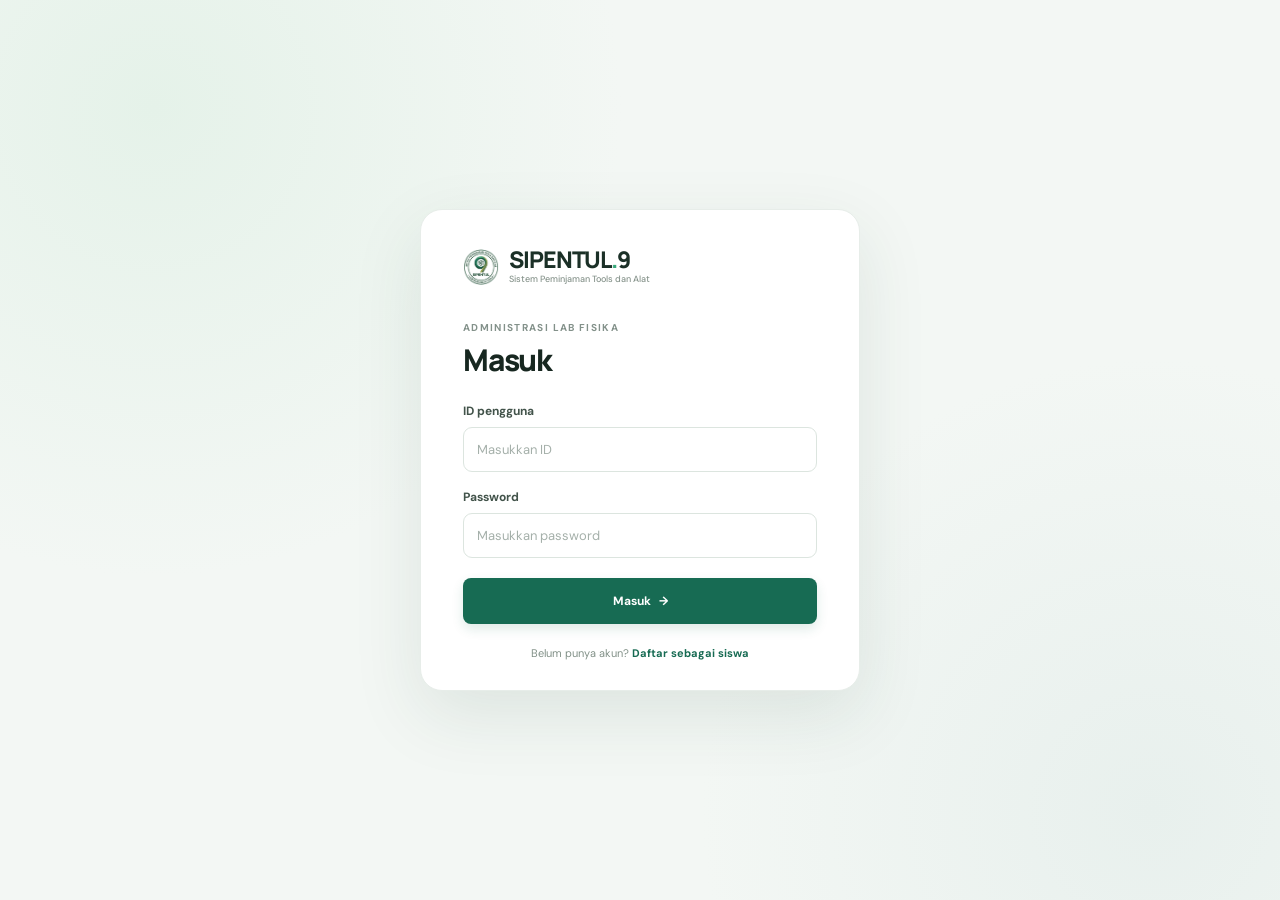
==== commit c934b5dd: "Add files via upload" ====
--- a/laboran.html
+++ b/laboran.html
@@ -9,12 +9,12 @@
   <link rel="preconnect" href="https://fonts.googleapis.com">
   <link rel="preconnect" href="https://fonts.gstatic.com" crossorigin>
   <link href="https://fonts.googleapis.com/css2?family=DM+Sans:wght@400;500;600;700&family=Manrope:wght@500;600;700;800&display=swap" rel="stylesheet">
-  <link rel="stylesheet" href="css/style.css?v=20261105d">
+  <link rel="stylesheet" href="css/style.css?v=20261105f">
   <link rel="icon" href="img/logo-sipentul.png">
   <script src="js/diagnostic.js?v=20261103d" defer></script>
   <script src="js/config.js?v=20261103d" defer></script>
   <script src="js/storage.js?v=20261105a" defer></script>
-  <script src="js/script.js?v=20261105c" defer></script>
+  <script src="js/script.js?v=20261105e" defer></script>
 </head>
 <body data-role="laboran">
   <div id="app-view" class="app-shell">
@@ -22,7 +22,7 @@
     <aside class="sidebar">
       <a class="brand sidebar-brand" href="laboran.html" aria-label="Labora">
         <img src="img/logo-sipentul.png" alt="logo-sipentul">
-        <span class="brand-copy"><span class="brand-copy-name">SIPENTUL<span class="brand-dot">.</span>9</span><small>sistem peminjaman tools dan alat</small></span>
+        <span class="brand-copy"><span class="brand-copy-name">SIPENTUL<span class="brand-dot">.</span>9</span><small>Sistem Peminjaman Tools dan Alat</small></span>
       </a>
       <div class="side-label">MENU</div>
       <nav id="sidebar-nav" class="side-nav" aria-label="Navigasi utama"></nav>
--- a/css/style.css
+++ b/css/style.css
@@ -169,6 +169,14 @@
 .search-box > span { position: absolute; left: 10px; color: #9ba7a0; font-size: 14px; }
 .search-box input { width: 100%; min-height: 34px; padding: 8px 10px 8px 29px; border: 1px solid #e0e7e2; border-radius: 8px; outline: none; color: var(--ink); font-size: 10px; }
 .filter-select { min-height: 34px; padding: 7px 10px; border: 1px solid #e0e7e2; border-radius: 8px; outline: none; color: #607068; background: #fff; font-size: 10px; }
+.panel-heading-categories { flex-wrap: wrap; }
+.category-filter-group { display: flex; min-width: 0; max-width: 100%; flex: 1 1 100%; align-items: center; gap: 10px; }
+.category-filter-label { flex: 0 0 auto; color: #7d8b83; font-size: 10px; font-weight: 700; }
+.category-filter-options { display: flex; min-width: 0; flex-wrap: wrap; gap: 5px; }
+.category-filter-button { min-height: 29px; padding: 6px 10px; border: 1px solid #e0e7e2; border-radius: 99px; color: #68786f; background: #fff; font-size: 9px; font-weight: 700; transition: color .16s ease, border-color .16s ease, background .16s ease, transform .16s ease; }
+.category-filter-button:hover { border-color: #b9d5c4; color: var(--green); }
+.category-filter-button:active { transform: scale(.97); }
+.category-filter-button.active { border-color: #cfe3d5; color: var(--green); background: var(--green-soft); }
 
 .inventory-form { display: grid; grid-template-columns: 1.35fr 1fr .75fr 1fr; gap: 13px; align-items: end; }
 .inventory-form .field input, .inventory-form .field select { min-height: 40px; font-size: 11px; }
@@ -188,7 +196,7 @@
 .equipment-card.unavailable { background: #fafbfa; }
 .equipment-top { display: flex; align-items: flex-start; justify-content: space-between; gap: 5px; }
 .equipment-icon { display: grid; width: 34px; height: 34px; place-items: center; border-radius: 10px; color: #176b53; background: #eaf4ee; font-size: 17px; }
-.equipment-category { display: block; margin-top: 12px; color: #91a097; font-size: 9px; }
+.equipment-category { display: inline-flex; width: fit-content; align-items: center; margin-top: 12px; padding: 4px 8px; border-radius: 99px; color: #176b53; background: #eaf4ee; font-size: 9px; font-weight: 700; }
 .equipment-card h3 { min-height: 19px; margin: 5px 0 4px; color: #34473c; font: 700 12px Manrope, sans-serif; }
 .equipment-card p { overflow: hidden; min-height: 15px; margin: 0; color: #87948c; font-size: 9px; text-overflow: ellipsis; white-space: nowrap; }
 .equipment-bottom { display: flex; min-height: 37px; align-items: center; justify-content: space-between; gap: 4px; margin-top: 12px; padding-top: 9px; border-top: 1px solid #edf1ee; }
@@ -349,6 +357,8 @@
   .page-heading { align-items: stretch; flex-direction: column; gap: 12px; }
   .page-heading > .button { width: 100%; }
   .panel-heading { flex-wrap: wrap; }
+  .category-filter-group { align-items: flex-start; flex-direction: column; gap: 6px; }
+  .category-filter-options { width: 100%; }
   .panel-heading > .search-box, .panel-heading > .filter-select { width: 100%; max-width: none; }
   .inventory-form, .profile-form { grid-template-columns: minmax(0, 1fr); }
   .inventory-form .field, .inventory-note, .inventory-form .form-actions,
